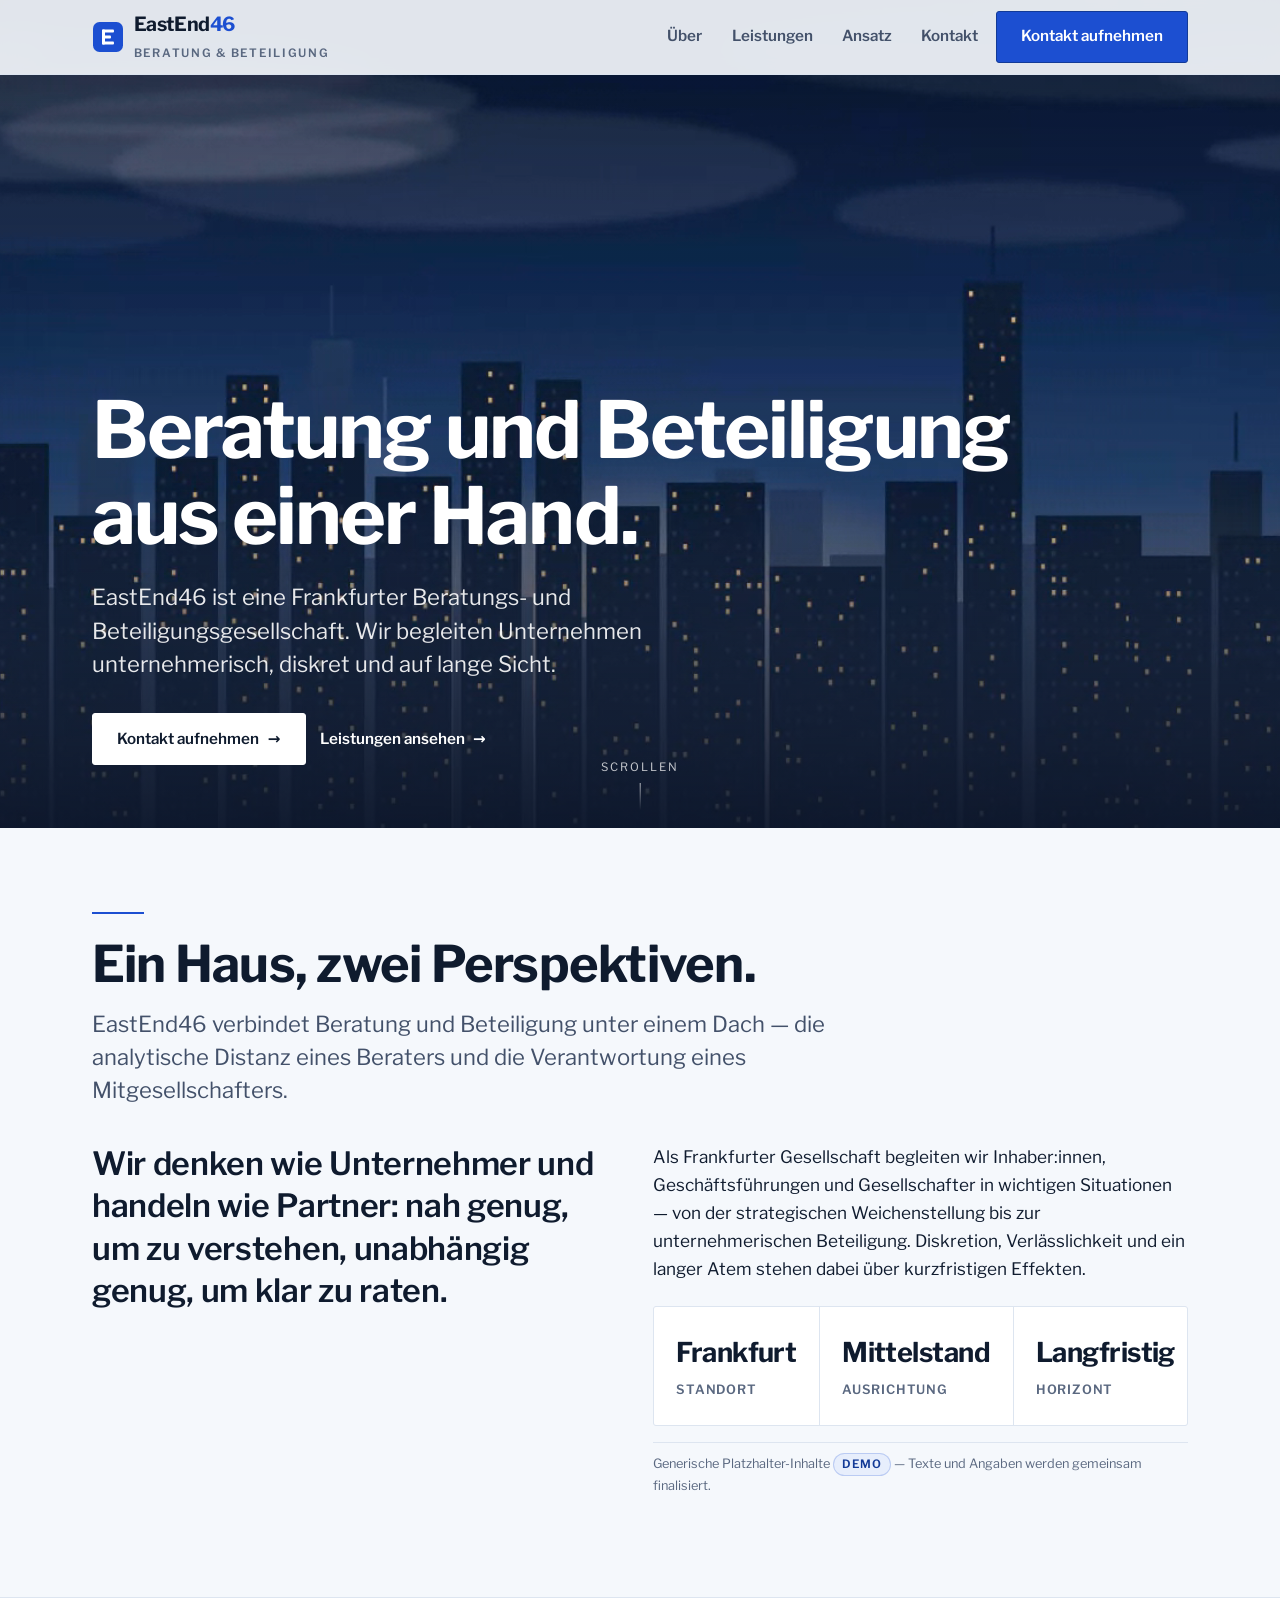
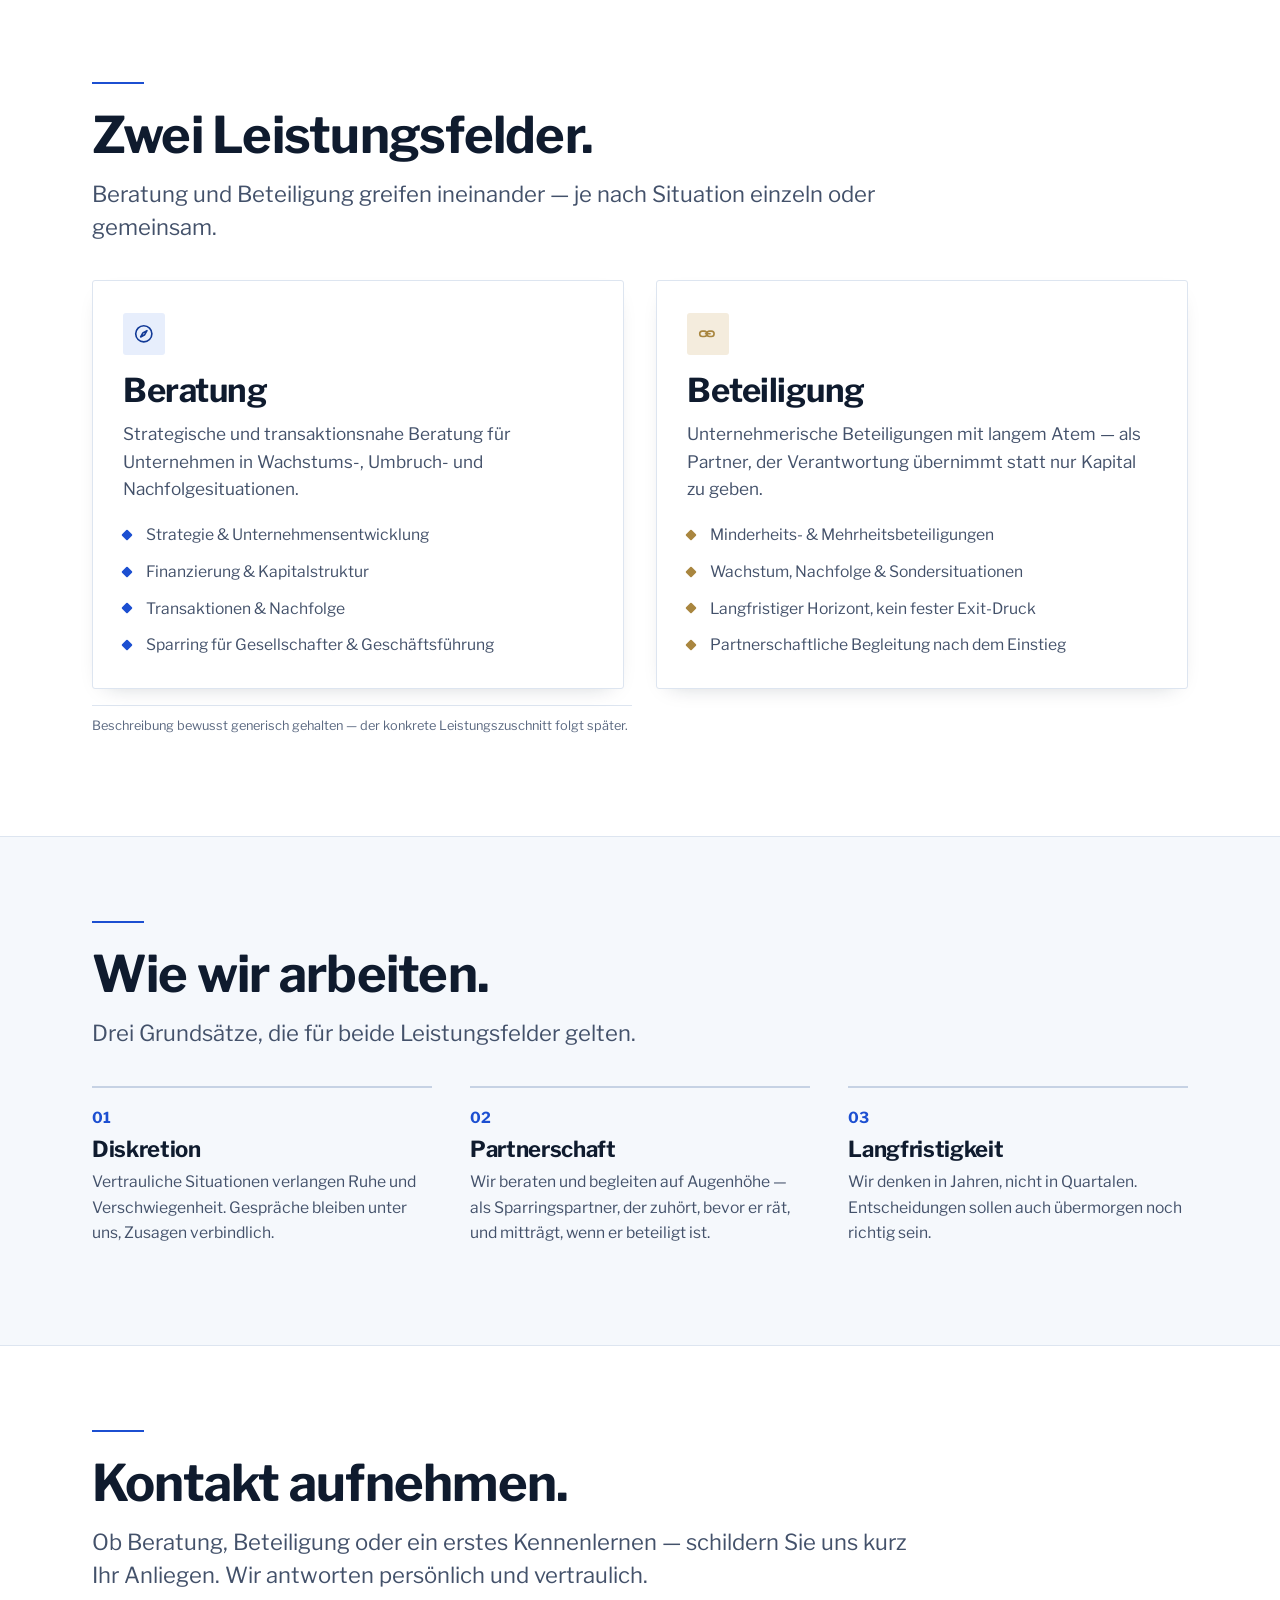
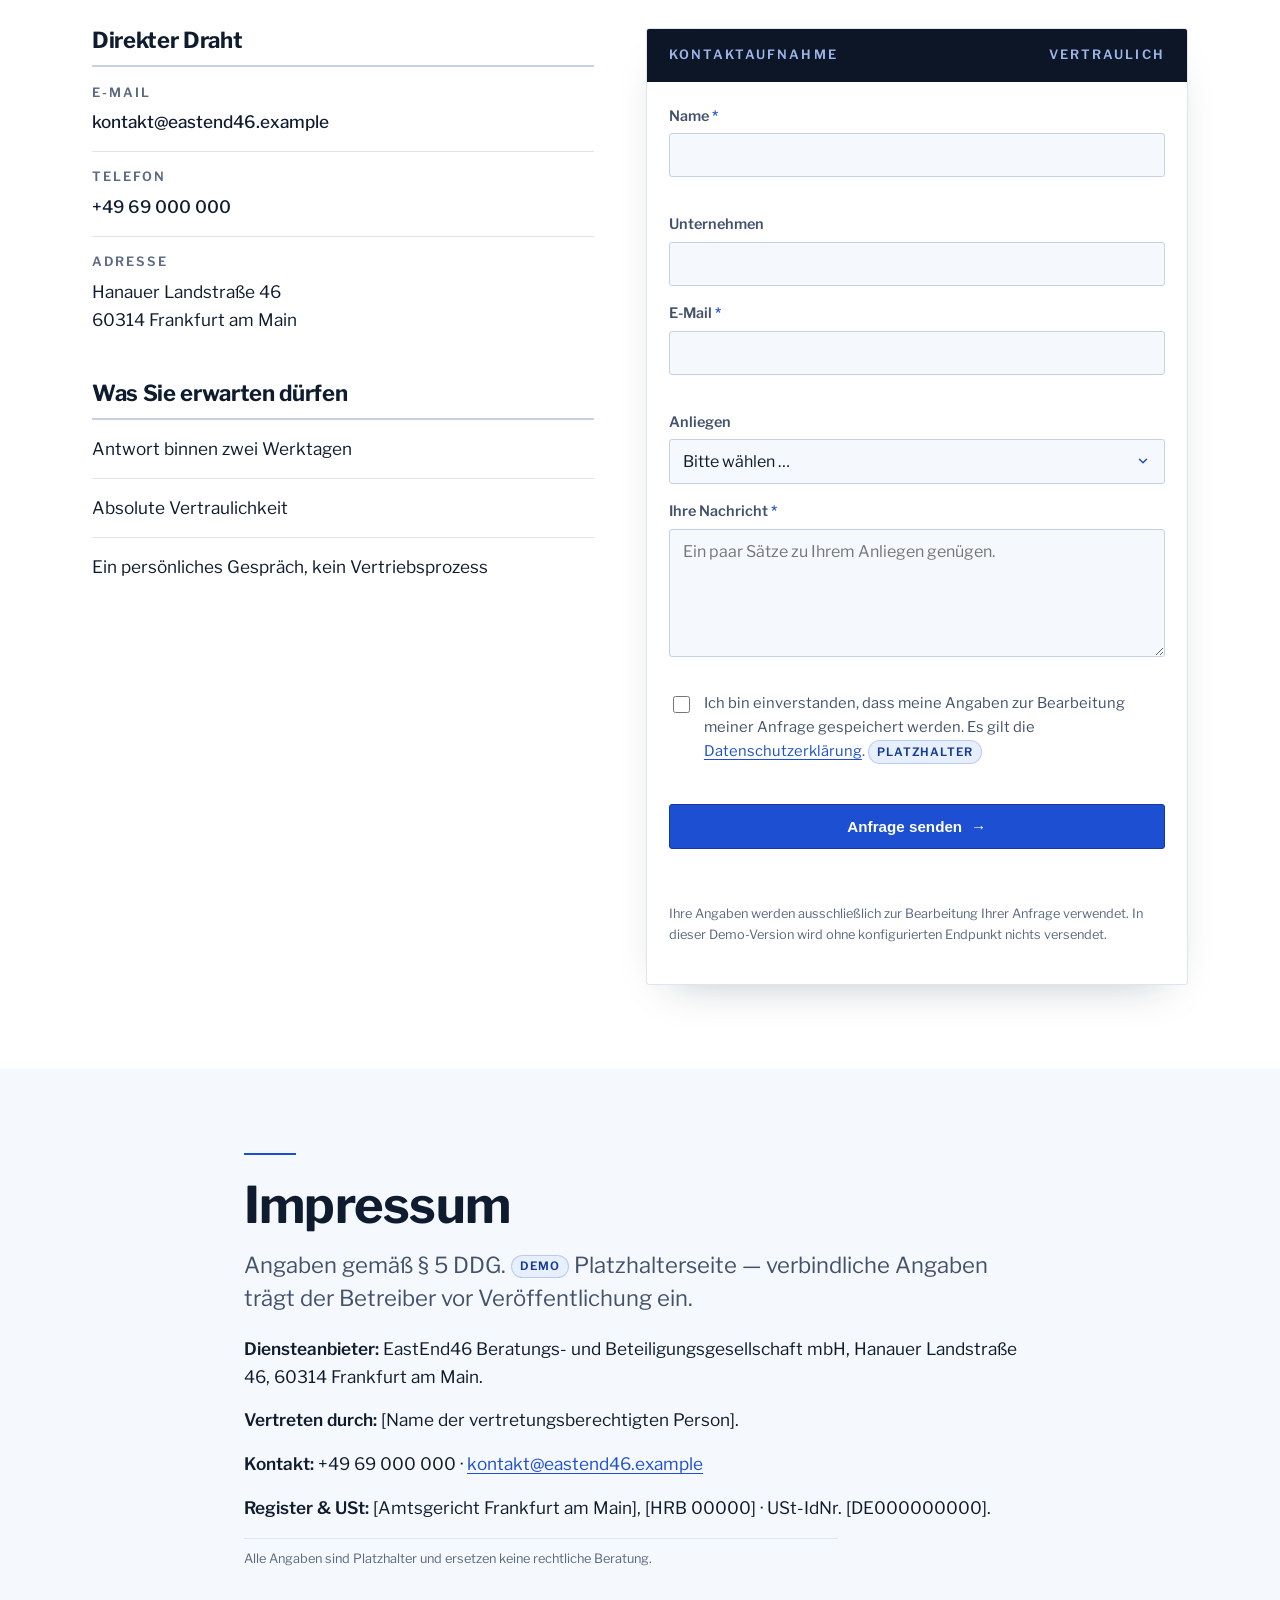
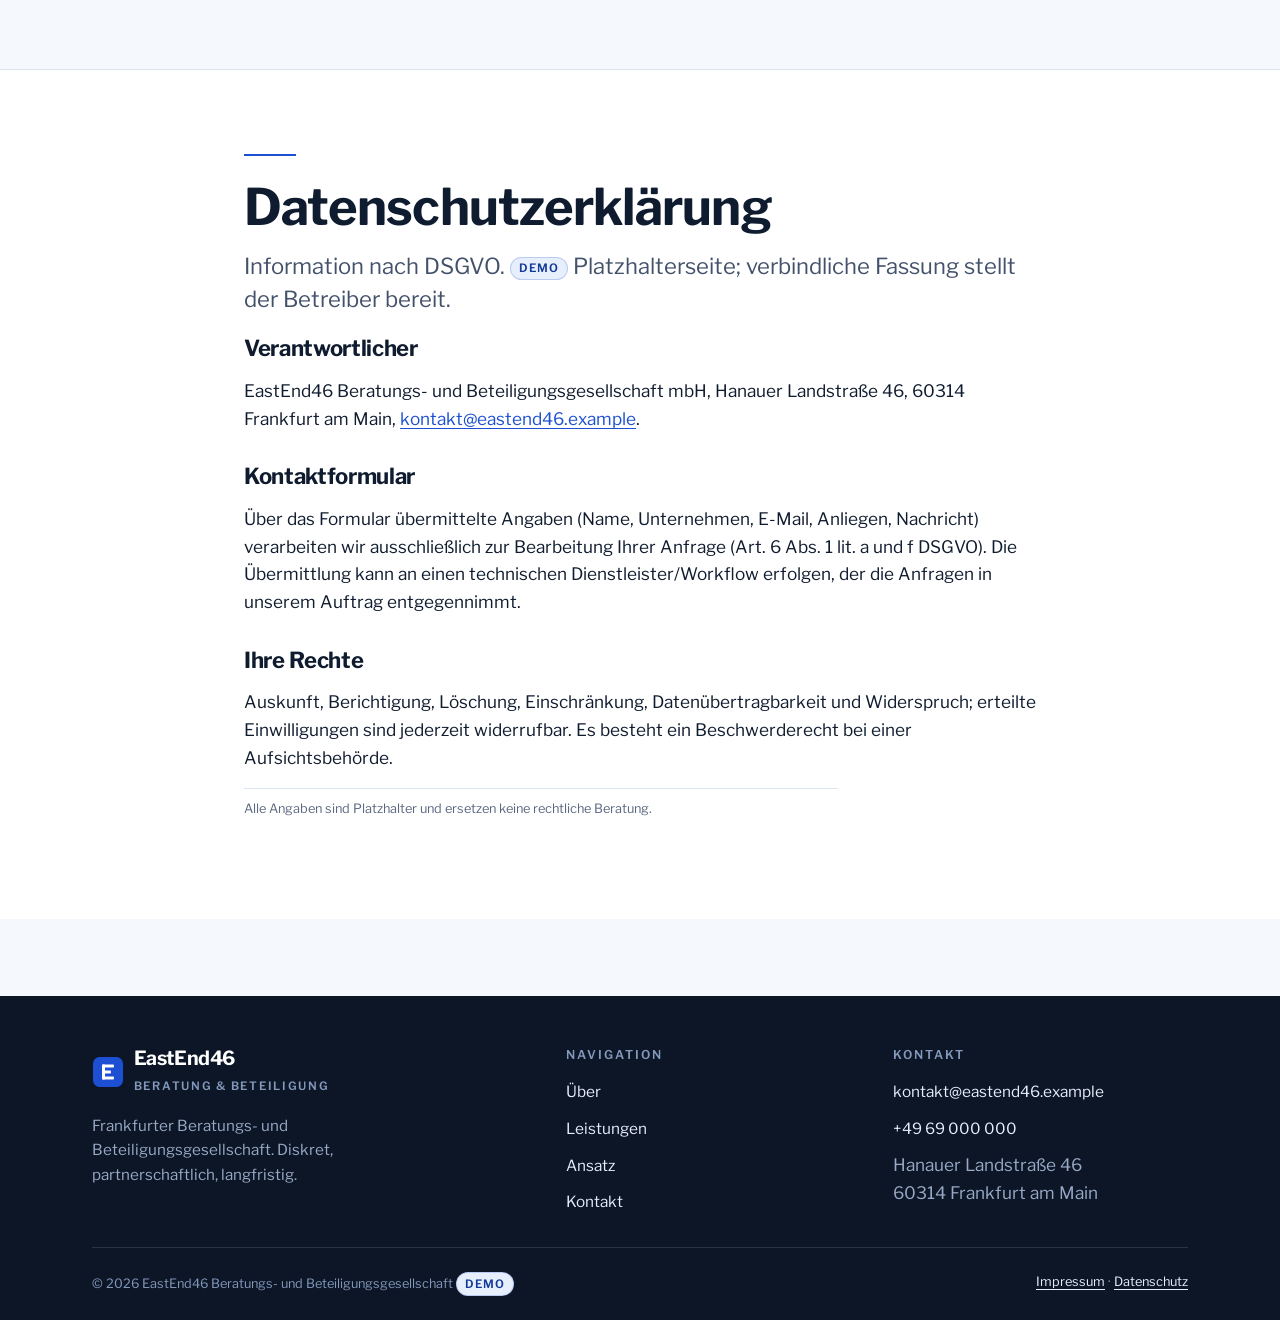
==== eastend46/index.html @ 04f9582a "Add EastEnd46 website (clean institutional, Frankfurt-skyline video hero) Third demo site in the rep" ====
<!DOCTYPE html>
<html lang="de">
<head>
<meta charset="utf-8">
<meta name="viewport" content="width=device-width, initial-scale=1">
<title>EastEnd46 — Beratungs- und Beteiligungsgesellschaft, Frankfurt am Main</title>
<meta name="description" content="EastEnd46 ist eine Frankfurter Beratungs- und Beteiligungsgesellschaft: strategische Beratung und unternehmerische Beteiligungen aus einer Hand — diskret, partnerschaftlich, langfristig.">
<link rel="preload" as="font" type="font/woff2" href="assets/fonts/libre-franklin-var.woff2" crossorigin>
<link rel="stylesheet" href="assets/css/ee.css">
</head>
<body>
<a class="skip" href="#ueber">Zum Inhalt springen</a>

<header class="site-header">
  <div class="wrap site-header__bar">
    <a class="wordmark" href="#start" aria-label="EastEnd46 — Seitenanfang">
      <span class="logomark" style="color:var(--accent)" aria-hidden="true">
        <svg viewBox="0 0 32 32" fill="none" xmlns="http://www.w3.org/2000/svg">
          <rect x="1" y="1" width="30" height="30" rx="6.5" fill="currentColor"/>
          <g fill="#fff"><rect x="10" y="8.5" width="12" height="3" rx="1"/><rect x="10" y="14.5" width="9" height="3" rx="1"/><rect x="10" y="20.5" width="12" height="3" rx="1"/><rect x="10" y="8.5" width="3" height="15" rx="1"/></g>
        </svg>
      </span>
      <span>
        <span class="wordmark__txt">EastEnd<b>46</b></span>
        <span class="wordmark__sub">Beratung &amp; Beteiligung</span>
      </span>
    </a>
    <div class="site-header__cta">
      <nav class="nav" id="primary-nav" aria-label="Navigation">
        <a class="nav-a" href="#ueber">Über</a>
        <a class="nav-a" href="#leistungen">Leistungen</a>
        <a class="nav-a" href="#ansatz">Ansatz</a>
        <a class="nav-a" href="#kontakt">Kontakt</a>
      </nav>
      <a class="btn" href="#kontakt">Kontakt aufnehmen</a>
      <button class="nav-toggle__btn" aria-expanded="false" aria-controls="primary-nav"><span data-label>Menü</span></button>
    </div>
  </div>
</header>

<main>

  <!-- ===== HERO (Video) ===== -->
  <section id="start" class="hero">
    <div class="hero__media">
      <video autoplay muted loop playsinline preload="auto" poster="assets/img/skyline-poster.jpg" aria-hidden="true">
        <source src="assets/video/skyline.webm" type="video/webm">
        <!-- Für volle Safari-Unterstützung / echten Drohnen-Clip: assets/video/skyline.mp4 (H.264) ergänzen:
             <source src="assets/video/skyline.mp4" type="video/mp4"> -->
      </video>
    </div>
    <div class="hero__scrim" aria-hidden="true"></div>
    <div class="hero__inner">
      <div class="wrap">
        <h1>Beratung und Beteiligung<br>aus einer Hand.</h1>
        <p class="hero__lead">EastEnd46 ist eine Frankfurter Beratungs- und Beteiligungsgesellschaft. Wir begleiten Unternehmen unternehmerisch, diskret und auf lange Sicht.</p>
        <div class="hero__actions">
          <a class="btn btn--light" href="#kontakt">Kontakt aufnehmen <span aria-hidden="true">→</span></a>
          <a class="tick" href="#leistungen" style="color:#fff">Leistungen ansehen</a>
        </div>
      </div>
    </div>
    <div class="hero__cue" aria-hidden="true">Scrollen<span></span></div>
  </section>

  <!-- ===== ÜBER ===== -->
  <section id="ueber" class="chapter section">
    <div class="wrap">
      <div class="head reveal">
        <hr class="rule">
        <h2>Ein Haus, zwei Perspektiven.</h2>
        <p class="lead">EastEnd46 verbindet Beratung und Beteiligung unter einem Dach — die analytische Distanz eines Beraters und die Verantwortung eines Mitgesellschafters.</p>
      </div>
      <div class="two">
        <p class="statement reveal">Wir denken wie Unternehmer und handeln wie Partner: nah genug, um zu verstehen, unabhängig genug, um klar zu raten.</p>
        <div class="reveal">
          <p>Als Frankfurter Gesellschaft begleiten wir Inhaber:innen, Geschäftsführungen und Gesellschafter in wichtigen Situationen — von der strategischen Weichenstellung bis zur unternehmerischen Beteiligung. Diskretion, Verlässlichkeit und ein langer Atem stehen dabei über kurzfristigen Effekten.</p>
          <div class="facts reveal" style="margin-top:1.5rem">
            <div class="fact"><div class="v">Frankfurt</div><div class="k">Standort</div></div>
            <div class="fact"><div class="v">Mittelstand</div><div class="k">Ausrichtung</div></div>
            <div class="fact"><div class="v">Langfristig</div><div class="k">Horizont</div></div>
          </div>
          <p class="demo-note">Generische Platzhalter-Inhalte <span class="demo-badge">Demo</span> — Texte und Angaben werden gemeinsam finalisiert.</p>
        </div>
      </div>
    </div>
  </section>

  <!-- ===== LEISTUNGEN ===== -->
  <section id="leistungen" class="chapter section" style="background:var(--bg-2);border-block:1px solid var(--line)">
    <div class="wrap">
      <div class="head reveal">
        <hr class="rule">
        <h2>Zwei Leistungsfelder.</h2>
        <p class="lead">Beratung und Beteiligung greifen ineinander — je nach Situation einzeln oder gemeinsam.</p>
      </div>
      <div class="services">
        <article class="service service--beratung reveal">
          <span class="service__ic" aria-hidden="true">
            <svg viewBox="0 0 24 24" fill="none" stroke="currentColor" stroke-width="1.8" stroke-linecap="round" stroke-linejoin="round"><circle cx="12" cy="12" r="9"/><path d="M15.5 8.5 13 13l-4.5 2.5L11 11z"/></svg>
          </span>
          <h3>Beratung</h3>
          <p>Strategische und transaktionsnahe Beratung für Unternehmen in Wachstums-, Umbruch- und Nachfolgesituationen.</p>
          <ul class="service__list">
            <li>Strategie &amp; Unternehmensentwicklung</li>
            <li>Finanzierung &amp; Kapitalstruktur</li>
            <li>Transaktionen &amp; Nachfolge</li>
            <li>Sparring für Gesellschafter &amp; Geschäftsführung</li>
          </ul>
        </article>
        <article class="service service--beteiligung reveal" data-reveal-delay="90">
          <span class="service__ic" aria-hidden="true">
            <svg viewBox="0 0 24 24" fill="none" stroke="currentColor" stroke-width="1.8" stroke-linecap="round" stroke-linejoin="round"><path d="M8 9a3 3 0 1 1 0 6H6a3 3 0 0 1 0-6z"/><path d="M16 9a3 3 0 1 1 0 6h-2a3 3 0 0 1 0-6z"/><path d="M9.5 12h5"/></svg>
          </span>
          <h3>Beteiligung</h3>
          <p>Unternehmerische Beteiligungen mit langem Atem — als Partner, der Verantwortung übernimmt statt nur Kapital zu geben.</p>
          <ul class="service__list">
            <li>Minderheits- &amp; Mehrheitsbeteiligungen</li>
            <li>Wachstum, Nachfolge &amp; Sondersituationen</li>
            <li>Langfristiger Horizont, kein fester Exit-Druck</li>
            <li>Partnerschaftliche Begleitung nach dem Einstieg</li>
          </ul>
        </article>
      </div>
      <p class="demo-note reveal" style="max-width:60ch">Beschreibung bewusst generisch gehalten — der konkrete Leistungszuschnitt folgt später.</p>
    </div>
  </section>

  <!-- ===== ANSATZ ===== -->
  <section id="ansatz" class="chapter section">
    <div class="wrap">
      <div class="head reveal">
        <hr class="rule">
        <h2>Wie wir arbeiten.</h2>
        <p class="lead">Drei Grundsätze, die für beide Leistungsfelder gelten.</p>
      </div>
      <div class="principles">
        <div class="principle reveal">
          <div class="num">01</div><h3>Diskretion</h3>
          <p>Vertrauliche Situationen verlangen Ruhe und Verschwiegenheit. Gespräche bleiben unter uns, Zusagen verbindlich.</p>
        </div>
        <div class="principle reveal" data-reveal-delay="90">
          <div class="num">02</div><h3>Partnerschaft</h3>
          <p>Wir beraten und begleiten auf Augenhöhe — als Sparringspartner, der zuhört, bevor er rät, und mitträgt, wenn er beteiligt ist.</p>
        </div>
        <div class="principle reveal" data-reveal-delay="180">
          <div class="num">03</div><h3>Langfristigkeit</h3>
          <p>Wir denken in Jahren, nicht in Quartalen. Entscheidungen sollen auch übermorgen noch richtig sein.</p>
        </div>
      </div>
    </div>
  </section>

  <!-- ===== KONTAKT ===== -->
  <section id="kontakt" class="chapter section" style="background:var(--bg-2);border-top:1px solid var(--line)">
    <div class="wrap">
      <div class="head reveal">
        <hr class="rule">
        <h2>Kontakt aufnehmen.</h2>
        <p class="lead">Ob Beratung, Beteiligung oder ein erstes Kennenlernen — schildern Sie uns kurz Ihr Anliegen. Wir antworten persönlich und vertraulich.</p>
      </div>
      <div class="contact-grid">
        <aside class="stack-lg reveal">
          <div>
            <h3 style="font-size:var(--s1);margin-bottom:.8rem">Direkter Draht</h3>
            <div class="coords">
              <div class="coords__row"><span class="kicker">E-Mail</span><a href="mailto:kontakt@eastend46.example">kontakt@eastend46.example</a></div>
              <div class="coords__row"><span class="kicker">Telefon</span><a href="tel:+496900000000">+49 69 000 000</a></div>
              <div class="coords__row"><span class="kicker">Adresse</span><span>Hanauer Landstraße 46<br>60314 Frankfurt am Main</span></div>
            </div>
          </div>
          <div>
            <h3 style="font-size:var(--s1);margin-bottom:.8rem">Was Sie erwarten dürfen</h3>
            <div class="coords">
              <div class="coords__row"><span>Antwort binnen zwei Werktagen</span></div>
              <div class="coords__row"><span>Absolute Vertraulichkeit</span></div>
              <div class="coords__row"><span>Ein persönliches Gespräch, kein Vertriebsprozess</span></div>
            </div>
          </div>
        </aside>

        <form class="form" id="kontakt-form" novalidate>
          <div class="form__head"><span class="kicker">Kontaktaufnahme</span><span class="kicker">Vertraulich</span></div>
          <div class="form__body">
            <div class="field" data-field="name">
              <label for="f-name">Name <span class="req" aria-hidden="true">*</span></label>
              <input id="f-name" name="name" type="text" autocomplete="name" required>
              <span class="field__error" aria-live="polite"></span>
            </div>
            <div class="field" data-field="company">
              <label for="f-company">Unternehmen</label>
              <input id="f-company" name="company" type="text" autocomplete="organization">
            </div>
            <div class="field" data-field="email">
              <label for="f-email">E-Mail <span class="req" aria-hidden="true">*</span></label>
              <input id="f-email" name="email" type="email" autocomplete="email" required>
              <span class="field__error" aria-live="polite"></span>
            </div>
            <div class="field" data-field="topic">
              <label for="f-topic">Anliegen</label>
              <select id="f-topic" name="topic">
                <option value="">Bitte wählen …</option>
                <option>Beratung</option>
                <option>Beteiligung</option>
                <option>Beratung &amp; Beteiligung</option>
                <option>Erstes Kennenlernen</option>
                <option>Sonstiges</option>
              </select>
            </div>
            <div class="field" data-field="message">
              <label for="f-message">Ihre Nachricht <span class="req" aria-hidden="true">*</span></label>
              <textarea id="f-message" name="message" rows="5" required placeholder="Ein paar Sätze zu Ihrem Anliegen genügen."></textarea>
              <span class="field__error" aria-live="polite"></span>
            </div>
            <div class="field field--check" data-field="consent">
              <input id="f-consent" name="consent" type="checkbox" required>
              <label for="f-consent">Ich bin einverstanden, dass meine Angaben zur Bearbeitung meiner Anfrage gespeichert werden. Es gilt die <a href="#datenschutz">Datenschutzerklärung</a>. <span class="demo-badge">Platzhalter</span></label>
              <span class="field__error" aria-live="polite" style="grid-column:1 / -1"></span>
            </div>
            <div class="hp" aria-hidden="true">
              <label for="f-website">Website (bitte leer lassen)</label>
              <input id="f-website" name="website" type="text" tabindex="-1" autocomplete="off">
            </div>
            <button class="btn btn--block" type="submit">Anfrage senden <span aria-hidden="true">→</span></button>
            <p class="form__status" role="status" aria-live="polite"></p>
          </div>
          <p class="form__note">Ihre Angaben werden ausschließlich zur Bearbeitung Ihrer Anfrage verwendet. In dieser Demo-Version wird ohne konfigurierten Endpunkt nichts versendet.</p>
        </form>

        <template id="form-success">
          <div class="form-success">
            <span class="logomark" style="color:var(--accent)" aria-hidden="true">
              <svg viewBox="0 0 32 32" fill="none" xmlns="http://www.w3.org/2000/svg"><rect x="1" y="1" width="30" height="30" rx="6.5" fill="currentColor"/><path d="M10 16.5 l4 4 8 -9" stroke="#fff" stroke-width="3" stroke-linecap="round" stroke-linejoin="round"/></svg>
            </span>
            <h3>Vielen Dank.</h3>
            <p>Ihre Anfrage ist eingegangen. Wir melden uns persönlich, in der Regel binnen zwei Werktagen.</p>
            <p data-demo-note class="demo-note" style="border:0;max-width:44ch" hidden>Hinweis: Demo ohne angebundenen Endpunkt — es wurde nichts versendet. Mit konfiguriertem Webhook geht die Anfrage an den hinterlegten Workflow.</p>
          </div>
        </template>
      </div>
    </div>
  </section>

  <!-- ===== IMPRESSUM ===== -->
  <section id="impressum" class="chapter section">
    <div class="wrap wrap--narrow">
      <hr class="rule"><h2>Impressum</h2>
      <p class="lead" style="margin-top:1rem">Angaben gemäß § 5 DDG. <span class="demo-badge">Demo</span> Platzhalterseite — verbindliche Angaben trägt der Betreiber vor Veröffentlichung ein.</p>
      <div class="stack" style="margin-top:1.25rem">
        <p><strong>Diensteanbieter:</strong> EastEnd46 Beratungs- und Beteiligungsgesellschaft mbH, Hanauer Landstraße 46, 60314 Frankfurt am Main.</p>
        <p><strong>Vertreten durch:</strong> [Name der vertretungsberechtigten Person].</p>
        <p><strong>Kontakt:</strong> +49 69 000 000 · <a href="mailto:kontakt@eastend46.example">kontakt@eastend46.example</a></p>
        <p><strong>Register &amp; USt:</strong> [Amtsgericht Frankfurt am Main], [HRB 00000] · USt-IdNr. [DE000000000].</p>
      </div>
      <p class="demo-note">Alle Angaben sind Platzhalter und ersetzen keine rechtliche Beratung.</p>
    </div>
  </section>

  <!-- ===== DATENSCHUTZ ===== -->
  <section id="datenschutz" class="chapter section" style="background:var(--bg-2);border-top:1px solid var(--line)">
    <div class="wrap wrap--narrow">
      <hr class="rule"><h2>Datenschutzerklärung</h2>
      <p class="lead" style="margin-top:1rem">Information nach DSGVO. <span class="demo-badge">Demo</span> Platzhalterseite; verbindliche Fassung stellt der Betreiber bereit.</p>
      <div class="stack-lg" style="margin-top:1.25rem">
        <div class="stack"><h3 style="font-size:var(--s1)">Verantwortlicher</h3><p>EastEnd46 Beratungs- und Beteiligungsgesellschaft mbH, Hanauer Landstraße 46, 60314 Frankfurt am Main, <a href="mailto:kontakt@eastend46.example">kontakt@eastend46.example</a>.</p></div>
        <div class="stack"><h3 style="font-size:var(--s1)">Kontaktformular</h3><p>Über das Formular übermittelte Angaben (Name, Unternehmen, E-Mail, Anliegen, Nachricht) verarbeiten wir ausschließlich zur Bearbeitung Ihrer Anfrage (Art. 6 Abs. 1 lit. a und f DSGVO). Die Übermittlung kann an einen technischen Dienstleister/Workflow erfolgen, der die Anfragen in unserem Auftrag entgegennimmt.</p></div>
        <div class="stack"><h3 style="font-size:var(--s1)">Ihre Rechte</h3><p>Auskunft, Berichtigung, Löschung, Einschränkung, Datenübertragbarkeit und Widerspruch; erteilte Einwilligungen sind jederzeit widerrufbar. Es besteht ein Beschwerderecht bei einer Aufsichtsbehörde.</p></div>
      </div>
      <p class="demo-note">Alle Angaben sind Platzhalter und ersetzen keine rechtliche Beratung.</p>
    </div>
  </section>

</main>

<footer class="site-footer">
  <div class="wrap">
    <div class="site-footer__top">
      <div class="site-footer__col">
        <a class="wordmark" href="#start" aria-label="EastEnd46 — Seitenanfang">
          <span class="logomark" style="color:var(--accent)" aria-hidden="true">
            <svg viewBox="0 0 32 32" fill="none" xmlns="http://www.w3.org/2000/svg"><rect x="1" y="1" width="30" height="30" rx="6.5" fill="currentColor"/><g fill="#fff"><rect x="10" y="8.5" width="12" height="3" rx="1"/><rect x="10" y="14.5" width="9" height="3" rx="1"/><rect x="10" y="20.5" width="12" height="3" rx="1"/><rect x="10" y="8.5" width="3" height="15" rx="1"/></g></svg>
          </span>
          <span>
            <span class="wordmark__txt">EastEnd<b>46</b></span>
            <span class="wordmark__sub">Beratung &amp; Beteiligung</span>
          </span>
        </a>
        <p style="margin-top:1.1rem;max-width:36ch;color:#98a9c6;font-size:.95rem">Frankfurter Beratungs- und Beteiligungsgesellschaft. Diskret, partnerschaftlich, langfristig.</p>
      </div>
      <div class="site-footer__col">
        <h3>Navigation</h3>
        <ul>
          <li><a href="#ueber">Über</a></li>
          <li><a href="#leistungen">Leistungen</a></li>
          <li><a href="#ansatz">Ansatz</a></li>
          <li><a href="#kontakt">Kontakt</a></li>
        </ul>
      </div>
      <div class="site-footer__col">
        <h3>Kontakt</h3>
        <ul>
          <li><a href="mailto:kontakt@eastend46.example">kontakt@eastend46.example</a></li>
          <li><a href="tel:+496900000000">+49 69 000 000</a></li>
          <li><span style="color:#98a9c6">Hanauer Landstraße 46<br>60314 Frankfurt am Main</span></li>
        </ul>
      </div>
    </div>
    <div class="site-footer__bottom">
      <div><span>© <span data-year>2026</span> EastEnd46 Beratungs- und Beteiligungsgesellschaft <span class="demo-badge">Demo</span></span></div>
      <div><a href="#impressum">Impressum</a> · <a href="#datenschutz">Datenschutz</a></div>
    </div>
  </div>
</footer>

<script src="assets/js/config.js"></script>
<script src="assets/js/main.js" defer></script>
<script src="assets/js/contact.js" defer></script>
</body>
</html>
---- eastend46/assets/css/ee.css ----
/* =====================================================================
   EastEnd46 — Designsystem
   Welt: helle, ruhige, premium-institutionelle Beratungs- & Beteiligungs-
   gesellschaft; Frankfurt-Skyline-Video als Leitmotiv. Ruhe vor Effekt.
   ===================================================================== */

@font-face{
  font-family:"Libre Franklin";
  src:url("../fonts/libre-franklin-var.woff2") format("woff2");
  font-weight:400 700; font-style:normal; font-display:swap;
}

:root{
  --bg:      #f5f8fc;   /* very light cool ground */
  --bg-2:    #ffffff;   /* cards */
  --bg-3:    #eef3fa;   /* panel tint */
  --ink:     #0f1b2e;   /* deep navy text */
  --ink-2:   #43516a;   /* secondary */
  --ink-3:   #5a6880;   /* tertiary (AA on white/bg) */
  --line:    #dde5f0;
  --line-2:  #c6d2e4;
  --accent:  #1c4fd1;   /* committed institutional blue */
  --accent-deep:#123a97;
  --accent-2:#2a63e6;   /* interactive */
  --accent-soft:#e7eefc;
  --gold:    #a9863f;   /* dezenter warm-metallischer Sekundärakzent, sparsam */
  --navy:    #0c1626;   /* dark sections / footer */

  --shadow:  0 18px 44px -26px rgba(15,27,46,.34);
  --shadow-sm:0 8px 22px -14px rgba(15,27,46,.28);

  --f: "Libre Franklin", system-ui, -apple-system, "Segoe UI", Roboto, Arial, sans-serif;

  --wrap: 75rem;
  --wrap-narrow: 56rem;
  --gutter: clamp(1.15rem, 4vw, 3.25rem);
  --radius: 3px;
  --header-h: 4.6rem;

  --s-1: clamp(.74rem,.71rem + .12vw,.8rem);
  --s0:  clamp(1rem,.97rem + .16vw,1.075rem);
  --s1:  clamp(1.16rem,1.07rem + .42vw,1.38rem);
  --s2:  clamp(1.5rem,1.28rem + 1.05vw,2.05rem);
  --s3:  clamp(2rem,1.55rem + 2.2vw,3.15rem);
  --s4:  clamp(2.7rem,1.85rem + 4.2vw,4.9rem);
}

*,*::before,*::after{ box-sizing:border-box; }
html{ -webkit-text-size-adjust:100%; scroll-behavior:smooth; }
@media (prefers-reduced-motion:reduce){ html{ scroll-behavior:auto; } }
body{
  margin:0; background:var(--bg); color:var(--ink); font-family:var(--f);
  font-size:var(--s0); line-height:1.62; font-feature-settings:"kern" 1,"liga" 1;
  text-rendering:optimizeLegibility; -webkit-font-smoothing:antialiased;
}
::selection{ background:var(--accent); color:#fff; }
:root{ accent-color:var(--accent); caret-color:var(--accent); color-scheme:light; }
html{ scrollbar-color:var(--line-2) var(--bg); }
::-webkit-scrollbar{ width:12px;height:12px } ::-webkit-scrollbar-track{ background:var(--bg) }
::-webkit-scrollbar-thumb{ background:var(--line-2); border:3px solid var(--bg); border-radius:6px }
img{ max-width:100%; display:block } [hidden]{ display:none !important }
:focus-visible{ outline:2px solid var(--accent); outline-offset:2px }

h1,h2,h3,h4{ margin:0; font-weight:700; line-height:1.1; letter-spacing:-.015em; text-wrap:balance; color:var(--ink); }
h1{ font-size:var(--s4); letter-spacing:-.025em } h2{ font-size:var(--s3) }
h3{ font-size:var(--s2) } h4{ font-size:var(--s1) }
p{ margin:0 0 1rem; max-width:66ch } p.lead{ font-size:var(--s1); line-height:1.5; color:var(--ink-2) }
a{ color:var(--accent); text-decoration-thickness:1px; text-underline-offset:3px }
a:not(.btn):not(.nav-a):not(.wordmark):not(.tick):hover{ text-decoration-thickness:2px }
strong{ font-weight:600 }

.kicker{ font-weight:600; font-size:var(--s-1); letter-spacing:.16em; text-transform:uppercase; color:var(--accent-deep); }
.kicker--onGold{ color:var(--gold) }

/* layout */
.wrap{ width:100%; max-width:var(--wrap); margin-inline:auto; padding-inline:1.5rem }
@media (min-width:48rem){ .wrap{ padding-inline:3.25rem } }
.wrap--narrow{ max-width:var(--wrap-narrow) }
.section{ padding-top:5.25rem; padding-bottom:5.25rem }
.stack>*+*{ margin-top:1rem } .stack-lg>*+*{ margin-top:2rem }
#start,.chapter{ scroll-margin-top:var(--header-h) }

.skip{ position:absolute; left:-9999px; top:0; background:var(--accent); color:#fff; padding:.6rem 1rem; z-index:200; font-weight:600 }
.skip:focus{ left:0 }

/* section header */
.head{ max-width:52rem; margin-bottom:2.25rem }
.head .kicker{ display:block; margin-bottom:.9rem }
.head p.lead{ margin-top:1rem }
.rule{ height:2px; width:3.25rem; background:var(--accent); border:0; margin:0 0 1.4rem }
.rule--gold{ background:var(--gold) }

/* ---- Logo / wordmark ---- */
.wordmark{ display:inline-flex; align-items:center; gap:.6rem; text-decoration:none; color:inherit }
.logomark{ width:2rem; height:2rem; flex:none } .logomark svg{ width:100%; height:100%; display:block }
.wordmark__txt{ font-weight:700; font-size:1.22rem; letter-spacing:-.02em; line-height:1 }
.wordmark__txt b{ color:var(--accent); font-weight:700 }
.wordmark__sub{ display:block; font-weight:600; font-size:.72rem; letter-spacing:.15em; text-transform:uppercase; color:var(--ink-3); margin-top:.28rem }

/* ---- Buttons ---- */
.btn{ display:inline-flex; align-items:center; gap:.55rem; font-weight:600; font-size:.95rem;
  color:#fff; background:var(--accent); border:1px solid var(--accent-deep); padding:.8rem 1.5rem;
  border-radius:var(--radius); cursor:pointer; text-decoration:none;
  transition:transform .16s cubic-bezier(.2,.7,.2,1),background .16s }
.btn:hover{ background:var(--accent-deep); color:#fff; transform:translateY(-1px) }
.btn:active{ transform:translateY(0) }
.btn--ghost{ color:var(--accent); background:transparent; border-color:var(--line-2); box-shadow:none }
.btn--ghost:hover{ background:var(--accent-soft); color:var(--accent-deep); border-color:var(--accent) }
.btn--light{ color:var(--ink); background:#fff; border-color:#fff }
.btn--light:hover{ background:#eef3fa; color:var(--ink) }
.btn--block{ width:100%; justify-content:center }
.btn[aria-disabled="true"]{ opacity:.55; cursor:not-allowed; transform:none; box-shadow:none }
.tick{ font-weight:600; font-size:.95rem; text-decoration:none; color:var(--accent); display:inline-flex; align-items:center; gap:.5rem }
.tick::after{ content:"→"; transition:transform .16s } .tick:hover::after{ transform:translateX(3px) }

/* ---- Header (solid, light — professional/clean) ---- */
.site-header{ position:fixed; inset:0 0 auto 0; z-index:100;
  background:color-mix(in srgb,var(--bg) 92%,transparent); backdrop-filter:saturate(140%) blur(10px);
  border-bottom:1px solid var(--line) }
.site-header__bar{ display:flex; align-items:center; justify-content:space-between; gap:1rem; min-height:var(--header-h) }
.nav{ display:flex; align-items:center; gap:clamp(1rem,2.3vw,2.1rem) }
.nav-a{ position:relative; font-weight:600; font-size:.95rem; color:var(--ink-2); text-decoration:none; padding:.35rem 0 }
.nav-a::after{ content:""; position:absolute; left:0; right:100%; bottom:-2px; height:2px; background:var(--accent); transition:right .2s }
.nav-a:hover{ color:var(--ink) }
.nav-a[aria-current="page"]{ color:var(--accent-deep) }
.nav-a[aria-current="page"]::after{ right:0 }
.site-header__cta{ display:flex; align-items:center; gap:1.1rem }
.nav-toggle__btn{ display:none; background:transparent; border:1px solid var(--line-2); color:var(--ink); border-radius:var(--radius); padding:.5rem .7rem; cursor:pointer; font-weight:600; font-size:.85rem }

@media (max-width:56rem){
  .site-header__cta>.btn{ display:none }
  .nav-toggle__btn{ display:inline-flex }
  .nav{ position:fixed; inset:var(--header-h) 0 auto 0; flex-direction:column; align-items:stretch; gap:0;
    background:var(--bg-2); border-bottom:1px solid var(--line-2); padding:.5rem var(--gutter) 1.1rem;
    transform:translateY(-8px); opacity:0; pointer-events:none; transition:opacity .2s,transform .2s; box-shadow:var(--shadow) }
  .nav[data-open="true"]{ transform:translateY(0); opacity:1; pointer-events:auto }
  .nav-a{ color:var(--ink-2)!important; padding:.9rem 0; border-bottom:1px solid var(--line) }
  .nav-a::after{ display:none }
  .nav .btn{ display:inline-flex; margin-top:1rem }
}

/* ---- Hero (video) ---- */
.hero{ position:relative; min-height:clamp(34rem,92vh,52rem); display:flex; align-items:flex-end; overflow:hidden; background:var(--navy) }
.hero__media{ position:absolute; inset:0; z-index:0 }
.hero__media video,.hero__media img{ width:100%; height:100%; object-fit:cover; display:block }
.hero__scrim{ position:absolute; inset:0; z-index:1; background:
  linear-gradient(180deg, rgba(9,18,38,.42) 0%, rgba(9,18,38,.12) 32%, rgba(9,18,38,.30) 66%, rgba(9,18,38,.82) 100%) }
.hero__inner{ position:relative; z-index:2; width:100%; padding-bottom:clamp(3rem,7vh,5.5rem); padding-top:calc(var(--header-h) + 2rem) }
.hero__eyebrow{ color:rgba(255,255,255,.82); font-weight:600; letter-spacing:.16em; text-transform:uppercase; font-size:var(--s-1); }
.hero h1{ color:#fff; max-width:19ch; margin-top:1.1rem }
.hero__lead{ color:rgba(255,255,255,.9); font-size:var(--s1); line-height:1.5; max-width:46ch; margin-top:1.4rem }
.hero__actions{ display:flex; flex-wrap:wrap; gap:.9rem; align-items:center; margin-top:2rem }
.hero__cue{ position:absolute; left:50%; bottom:1.1rem; z-index:2; transform:translateX(-50%); color:rgba(255,255,255,.75); font-size:.72rem; letter-spacing:.18em; text-transform:uppercase; display:flex; flex-direction:column; align-items:center; gap:.4rem }
.hero__cue span{ width:1px; height:1.7rem; background:linear-gradient(rgba(255,255,255,.7),rgba(255,255,255,0)); animation:cue 2.4s ease-in-out infinite }
@keyframes cue{ 0%,100%{ transform:scaleY(.5); opacity:.4 } 50%{ transform:scaleY(1); opacity:1 } }
@media (prefers-reduced-motion:reduce){ .hero__cue span{ animation:none } }

/* ---- Statement / Über ---- */
.statement{ font-size:clamp(1.35rem,1.05rem + 1.4vw,2rem); line-height:1.32; font-weight:600; letter-spacing:-.01em; max-width:26ch }
.two{ display:grid; grid-template-columns:minmax(0,1fr) minmax(0,1.05fr); gap:clamp(1.75rem,4vw,3.5rem); align-items:start }
@media (max-width:52rem){ .two{ grid-template-columns:1fr } }

/* ---- Leistungen (Beratung + Beteiligung split) ---- */
.services{ display:grid; grid-template-columns:1fr 1fr; gap:clamp(1.25rem,2.5vw,2rem) }
@media (max-width:52rem){ .services{ grid-template-columns:1fr } }
.service{ position:relative; background:var(--bg-2); border:1px solid var(--line); border-radius:var(--radius);
  padding:2rem 1.9rem 1.9rem; box-shadow:var(--shadow-sm); overflow:hidden }
.service__ic{ width:2.6rem; height:2.6rem; border-radius:var(--radius); display:grid; place-items:center; background:var(--accent-soft); color:var(--accent-deep); margin-bottom:1.1rem }
.service--beteiligung .service__ic{ background:#f4ecdd; color:var(--gold) }
.service__ic svg{ width:1.35rem; height:1.35rem }
.service h3{ font-size:var(--s2) } .service p{ color:var(--ink-2); margin-top:.7rem }
.service__list{ list-style:none; margin:1.2rem 0 0; padding:0; display:grid; gap:.7rem }
.service__list li{ position:relative; padding-left:1.4rem; color:var(--ink-2); font-size:.98rem }
.service__list li::before{ content:""; position:absolute; left:0; top:.55em; width:.5rem; height:.5rem; border-radius:1px; background:var(--accent); transform:rotate(45deg) }
.service--beteiligung .service__list li::before{ background:var(--gold) }

/* ---- Ansatz / principles ---- */
.principles{ display:grid; grid-template-columns:repeat(3,1fr); gap:clamp(1.25rem,3vw,2.5rem) }
@media (max-width:46rem){ .principles{ grid-template-columns:1fr } }
.principle{ border-top:2px solid var(--line-2); padding-top:1.1rem }
.principle .num{ font-weight:700; font-variant-numeric:tabular-nums; color:var(--accent); font-size:.95rem }
.principle h3{ font-size:var(--s1); margin:.4rem 0 .5rem } .principle p{ color:var(--ink-2); font-size:.98rem }

/* ---- Stats strip (quiet) ---- */
.facts{ display:grid; grid-template-columns:repeat(3,1fr); gap:1px; background:var(--line); border:1px solid var(--line); border-radius:var(--radius); overflow:hidden }
@media (max-width:26rem){ .facts{ grid-template-columns:1fr } }
.fact .v{ font-size:1.4rem }
.fact{ background:var(--bg-2); padding:1.5rem 1.4rem } .fact .v{ font-weight:700; font-size:1.7rem; letter-spacing:-.02em; font-variant-numeric:tabular-nums }
.fact .k{ color:var(--ink-3); font-size:var(--s-1); font-weight:600; letter-spacing:.06em; text-transform:uppercase; margin-top:.3rem }

/* ---- Contact form ---- */
.contact-grid{ display:grid; grid-template-columns:minmax(0,1fr) minmax(0,1.08fr); gap:clamp(1.75rem,4vw,3.5rem); align-items:start }
@media (max-width:52rem){ .contact-grid{ grid-template-columns:1fr } }
.form{ background:var(--bg-2); border:1px solid var(--line); border-radius:var(--radius); box-shadow:var(--shadow); overflow:hidden }
.form__head{ background:var(--navy); color:#fff; padding:1rem 1.4rem; display:flex; align-items:center; justify-content:space-between; gap:1rem }
.form__head .kicker{ color:#9db6ea }
.form__body{ padding:1.4rem; display:grid; gap:1.05rem }
.field{ display:grid; gap:.35rem } .field>label{ font-weight:600; font-size:.9rem; color:var(--ink-2) } .field>label .req{ color:var(--accent) }
.field input,.field textarea,.field select{ font-family:var(--f); font-size:1rem; color:var(--ink); background:var(--bg); border:1px solid var(--line-2); border-radius:var(--radius); padding:.72rem .8rem; width:100%; transition:border-color .15s,box-shadow .15s }
.field select{ appearance:none;-webkit-appearance:none; padding-right:2.3rem; cursor:pointer;
  background-image:url("data:image/svg+xml,%3Csvg xmlns='http://www.w3.org/2000/svg' width='14' height='14' viewBox='0 0 24 24' fill='none' stroke='%231c4fd1' stroke-width='2.5' stroke-linecap='round' stroke-linejoin='round'%3E%3Cpolyline points='6 9 12 15 18 9'/%3E%3C/svg%3E"); background-repeat:no-repeat; background-position:right .85rem center }
.field input:focus,.field textarea:focus,.field select:focus{ outline:none; border-color:var(--accent); box-shadow:0 0 0 3px color-mix(in srgb,var(--accent) 20%,transparent) }
.field textarea{ resize:vertical; min-height:8rem }
.field input:user-invalid,.field textarea:user-invalid{ border-color:#c0392b }
.field__error{ font-weight:600; font-size:.8rem; color:#c0392b; min-height:1em }
.field--check{ grid-template-columns:auto 1fr; align-items:start; gap:.65rem }
.field--check input{ width:1.1rem; height:1.1rem; margin-top:.2rem }
.field--check label{ font-weight:400; font-size:.92rem; color:var(--ink-2) }
.hp{ position:absolute!important; left:-9999px!important; width:1px; height:1px; overflow:hidden }
.form__status{ font-weight:600; font-size:.92rem; padding:0 1.4rem }
.form__note{ padding:0 1.4rem 1.4rem; font-size:var(--s-1); color:var(--ink-3) }
.form-success{ padding:2.5rem 1.4rem; text-align:center } .form-success .logomark{ width:3rem; height:3rem; margin:0 auto 1rem } .form-success p{ margin-inline:auto; color:var(--ink-2) }
.coords{ display:grid; gap:0 }
.coords__row{ padding:.95rem 0; border-top:1px solid var(--line) } .coords__row:first-child{ border-top:2px solid var(--line-2) }
.coords__row .kicker{ display:block; margin-bottom:.3rem; color:var(--ink-3) }
.coords__row a{ color:var(--ink); text-decoration:none; font-weight:500 } .coords__row a:hover{ color:var(--accent) }

/* notes / demo */
.demo-note{ font-size:var(--s-1); color:var(--ink-3); border-top:1px solid var(--line); padding-top:.6rem; margin-top:1rem }
.demo-badge{ display:inline-block; font-weight:600; font-size:.72rem; letter-spacing:.08em; text-transform:uppercase; color:var(--accent-deep); background:var(--accent-soft); border:1px solid color-mix(in srgb,var(--accent) 22%,transparent); border-radius:99px; padding:.1rem .5rem; vertical-align:middle }

/* footer */
.site-footer{ background:var(--navy); color:#b9c6db; margin-top:clamp(3rem,6vw,5rem) }
.site-footer a{ color:#e7eefb } .site-footer .wordmark__txt,.site-footer .wordmark__txt b{ color:#fff } .site-footer .wordmark__sub{ color:#8398bb }
.site-footer__top{ display:grid; grid-template-columns:1.5fr 1fr 1fr; gap:2rem; padding-top:3.25rem; padding-bottom:2rem }
.site-footer__col h3{ font-size:.76rem; letter-spacing:.16em; text-transform:uppercase; color:#8398bb; margin-bottom:1rem; font-weight:600 }
.site-footer__col ul{ list-style:none; margin:0; padding:0; display:grid; gap:.55rem } .site-footer__col a{ text-decoration:none; font-size:.96rem } .site-footer__col a:hover{ text-decoration:underline; text-underline-offset:3px }
.site-footer__bottom{ display:flex; flex-wrap:wrap; gap:.7rem 2rem; justify-content:space-between; padding-top:1.5rem; padding-bottom:1.5rem; border-top:1px solid rgba(185,198,219,.16); font-size:var(--s-1); color:#8398bb }
@media (max-width:46rem){ .site-footer__top{ grid-template-columns:1fr 1fr } } @media (max-width:30rem){ .site-footer__top{ grid-template-columns:1fr } }

/* reveal */
.reveal{ opacity:0; transform:translateY(14px) }
.reveal.is-in{ opacity:1; transform:none; transition:opacity .6s cubic-bezier(.2,.7,.2,1),transform .6s cubic-bezier(.2,.7,.2,1) }
@media (prefers-reduced-motion:reduce){ .reveal{ opacity:1; transform:none } .reveal.is-in{ transition:none } }
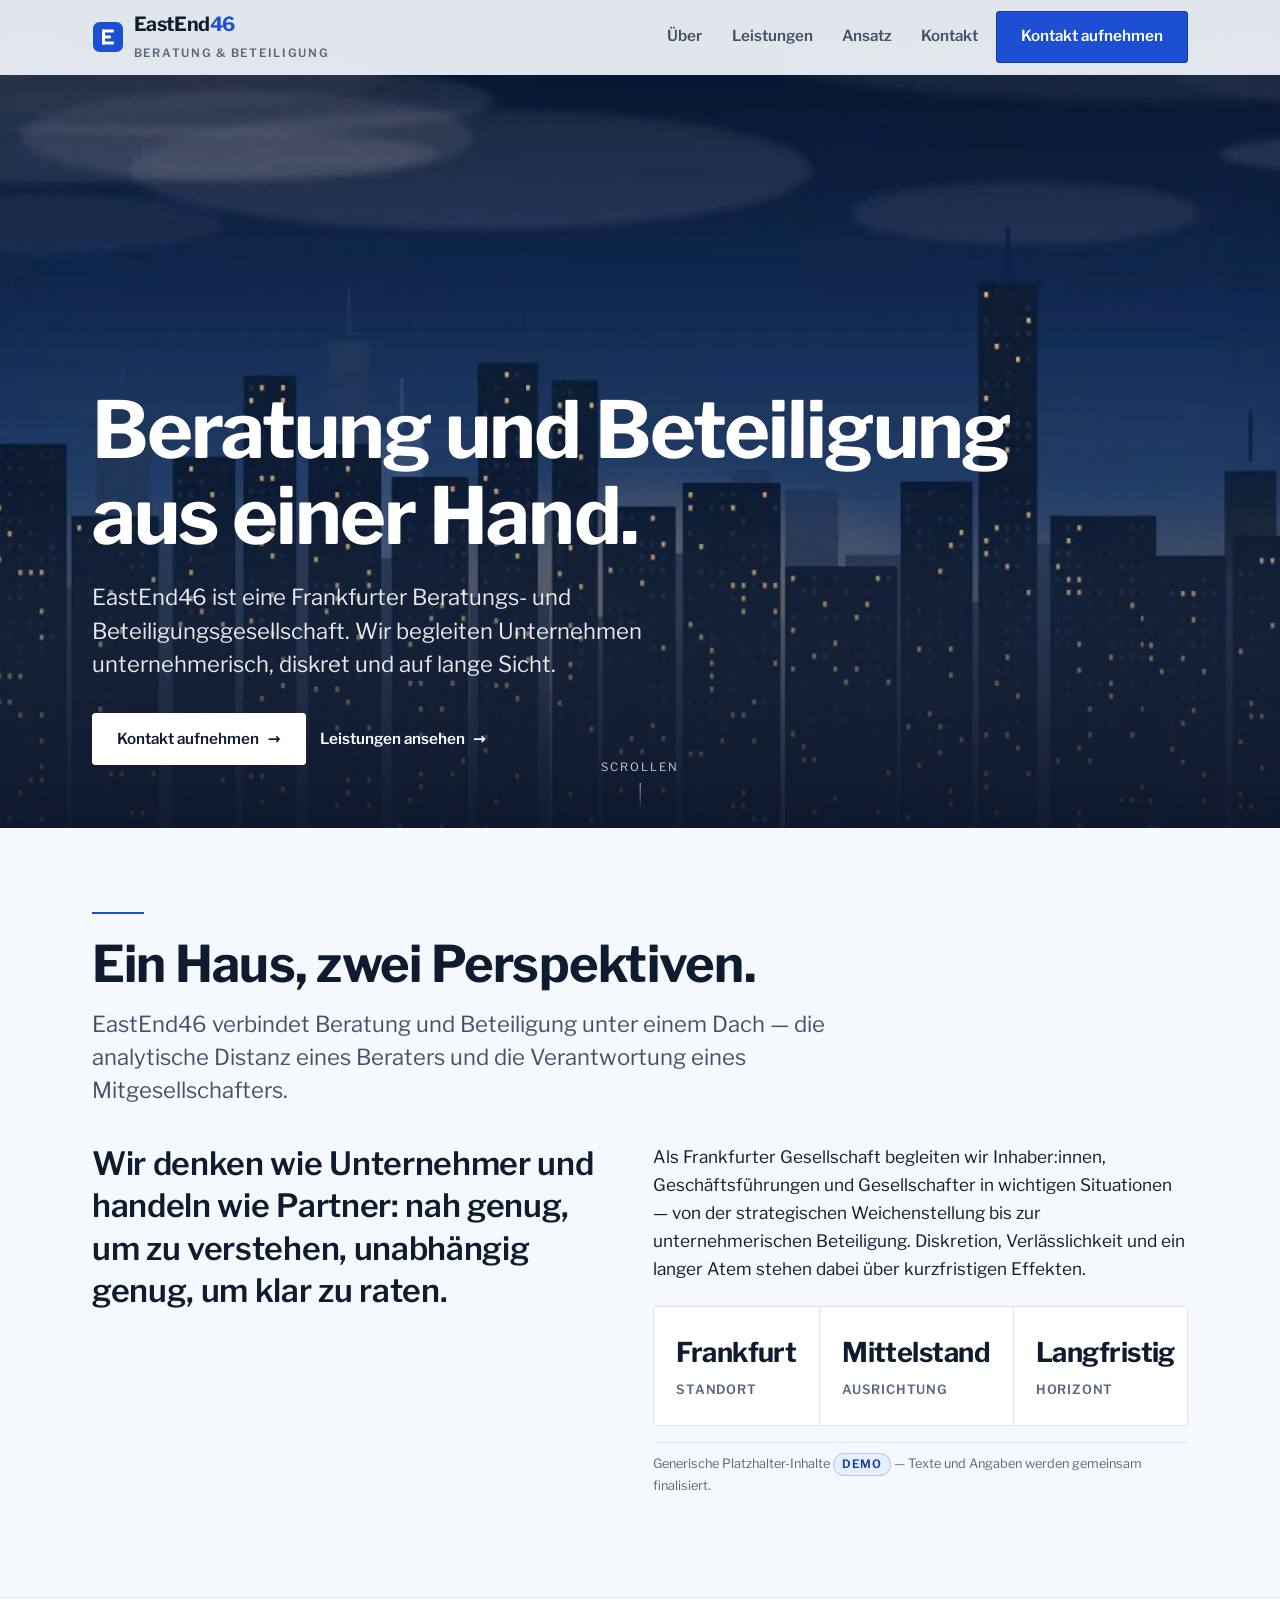
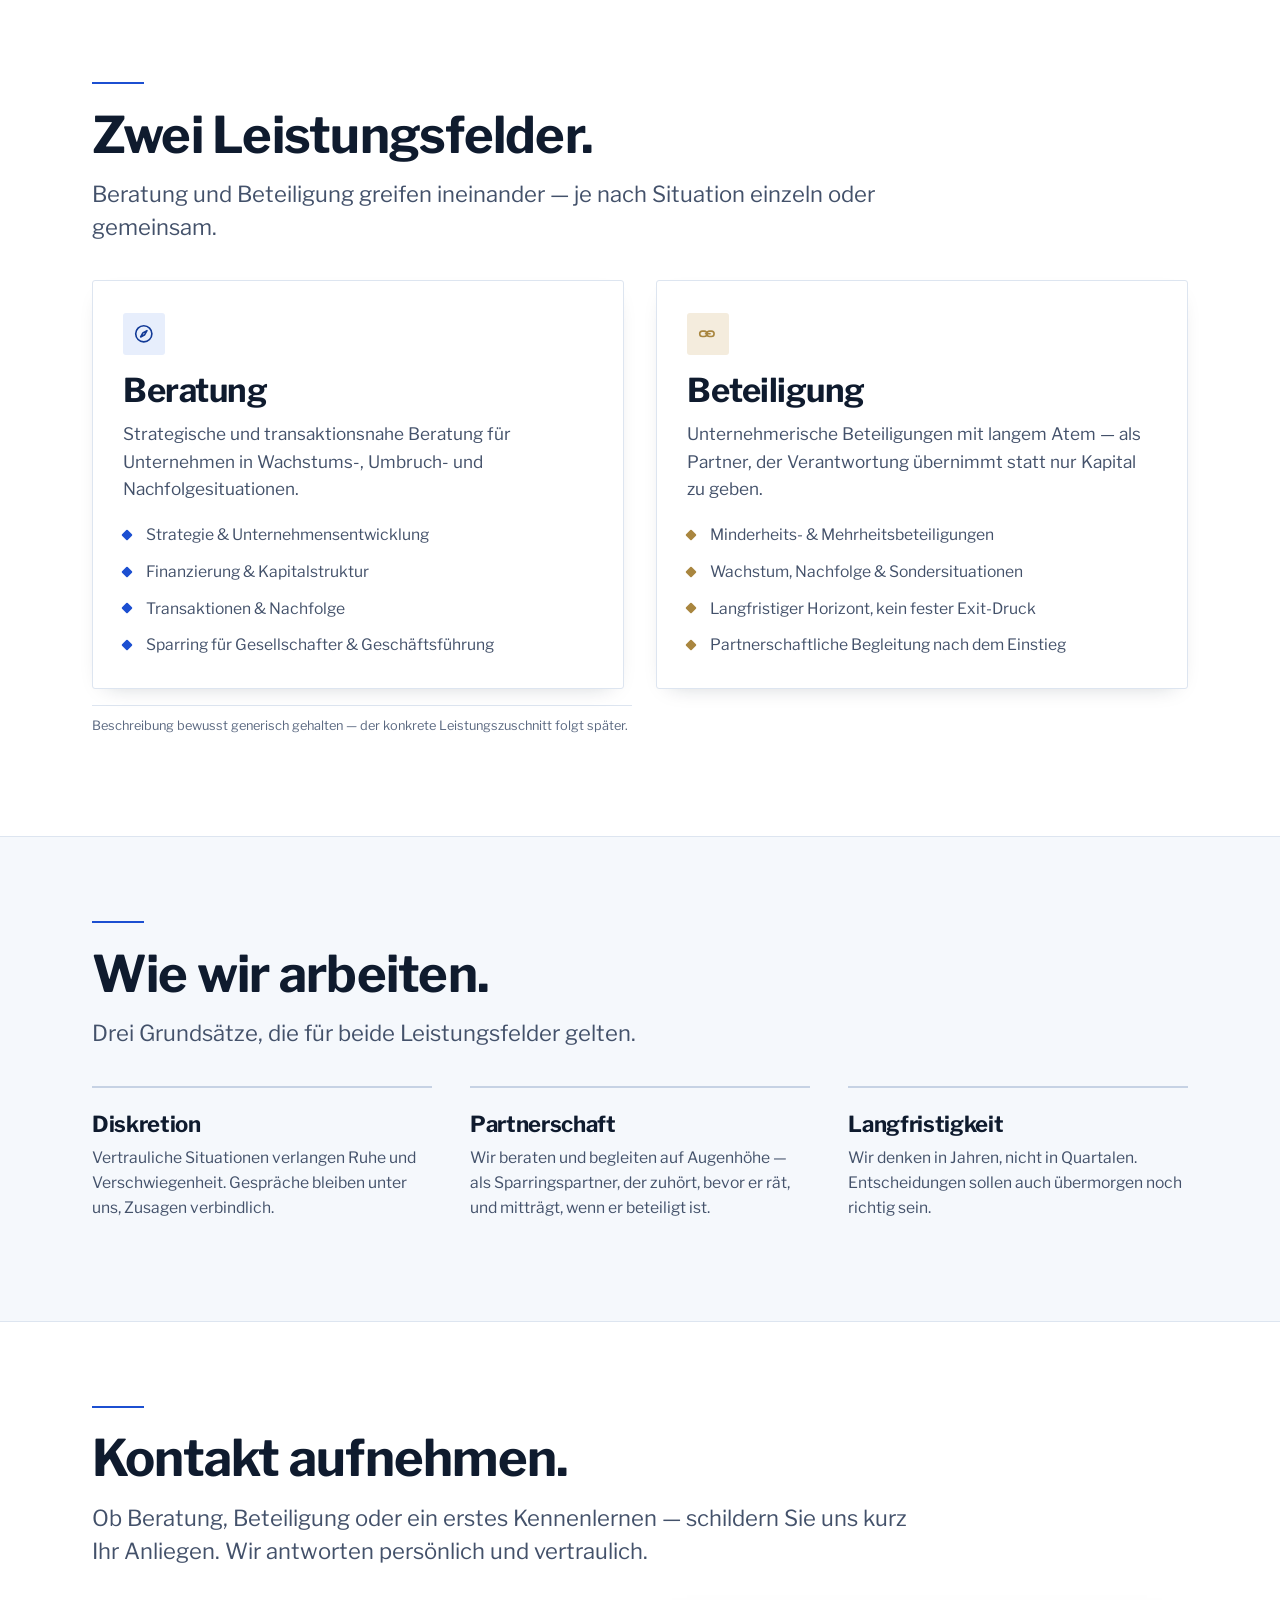
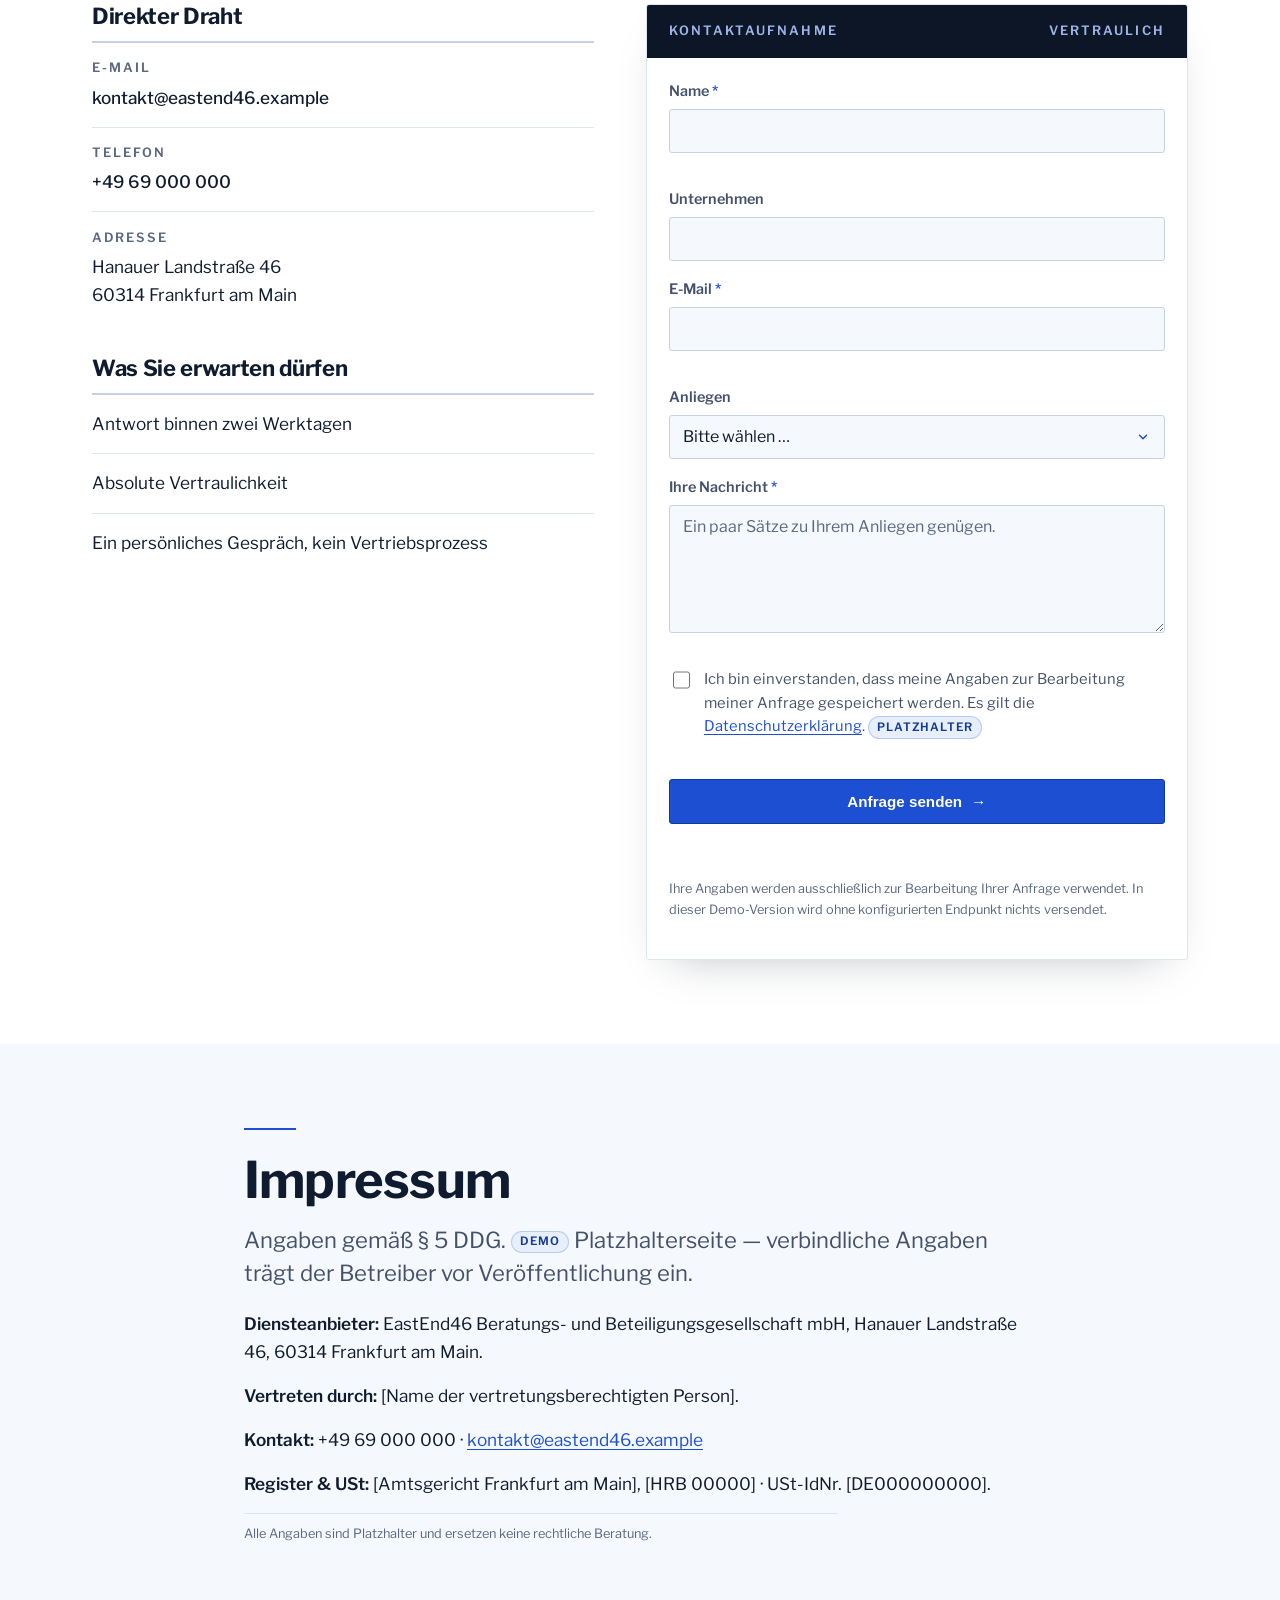
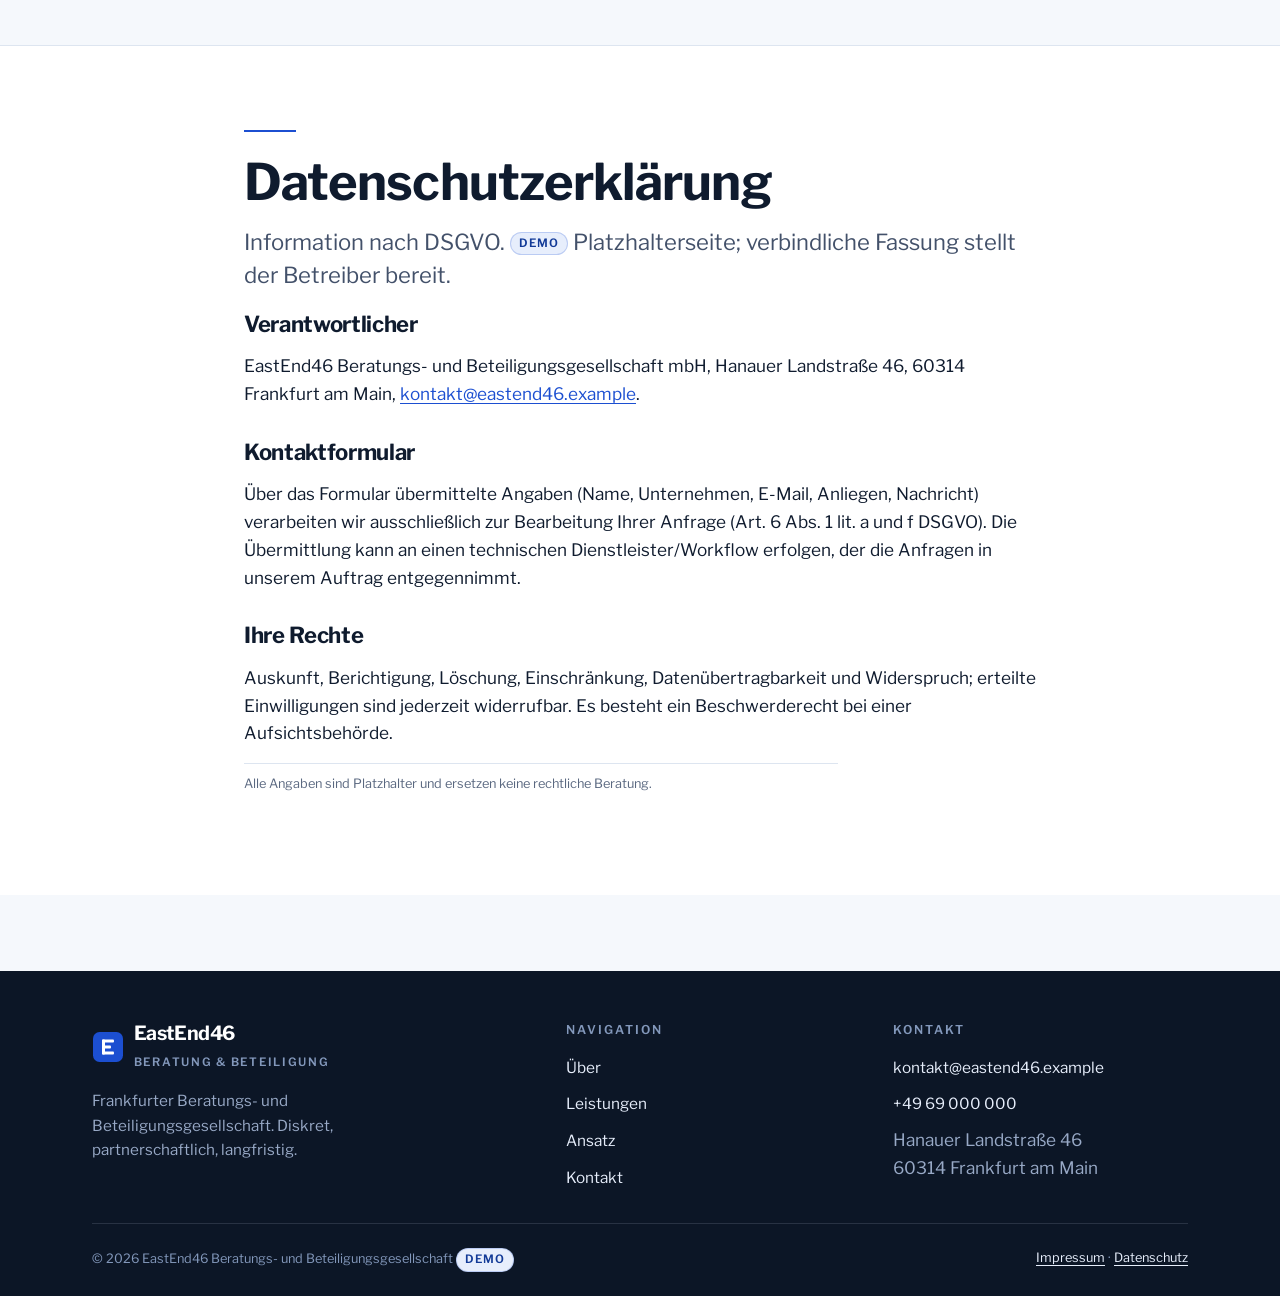
==== commit 566ff8b7: "EastEnd46: apply finish-review fixes - Tint the form placeholder text (::placeholder → --ink-3 on th" ====
--- a/eastend46/index.html
+++ b/eastend46/index.html
@@ -136,15 +136,15 @@
       </div>
       <div class="principles">
         <div class="principle reveal">
-          <div class="num">01</div><h3>Diskretion</h3>
+<h3>Diskretion</h3>
           <p>Vertrauliche Situationen verlangen Ruhe und Verschwiegenheit. Gespräche bleiben unter uns, Zusagen verbindlich.</p>
         </div>
         <div class="principle reveal" data-reveal-delay="90">
-          <div class="num">02</div><h3>Partnerschaft</h3>
+<h3>Partnerschaft</h3>
           <p>Wir beraten und begleiten auf Augenhöhe — als Sparringspartner, der zuhört, bevor er rät, und mitträgt, wenn er beteiligt ist.</p>
         </div>
         <div class="principle reveal" data-reveal-delay="180">
-          <div class="num">03</div><h3>Langfristigkeit</h3>
+<h3>Langfristigkeit</h3>
           <p>Wir denken in Jahren, nicht in Quartalen. Entscheidungen sollen auch übermorgen noch richtig sein.</p>
         </div>
       </div>
--- a/eastend46/assets/css/ee.css
+++ b/eastend46/assets/css/ee.css
@@ -200,6 +200,7 @@
 .field select{ appearance:none;-webkit-appearance:none; padding-right:2.3rem; cursor:pointer;
   background-image:url("data:image/svg+xml,%3Csvg xmlns='http://www.w3.org/2000/svg' width='14' height='14' viewBox='0 0 24 24' fill='none' stroke='%231c4fd1' stroke-width='2.5' stroke-linecap='round' stroke-linejoin='round'%3E%3Cpolyline points='6 9 12 15 18 9'/%3E%3C/svg%3E"); background-repeat:no-repeat; background-position:right .85rem center }
 .field input:focus,.field textarea:focus,.field select:focus{ outline:none; border-color:var(--accent); box-shadow:0 0 0 3px color-mix(in srgb,var(--accent) 20%,transparent) }
+.field input::placeholder,.field textarea::placeholder{ color:var(--ink-3); opacity:1 }
 .field textarea{ resize:vertical; min-height:8rem }
 .field input:user-invalid,.field textarea:user-invalid{ border-color:#c0392b }
 .field__error{ font-weight:600; font-size:.8rem; color:#c0392b; min-height:1em }
